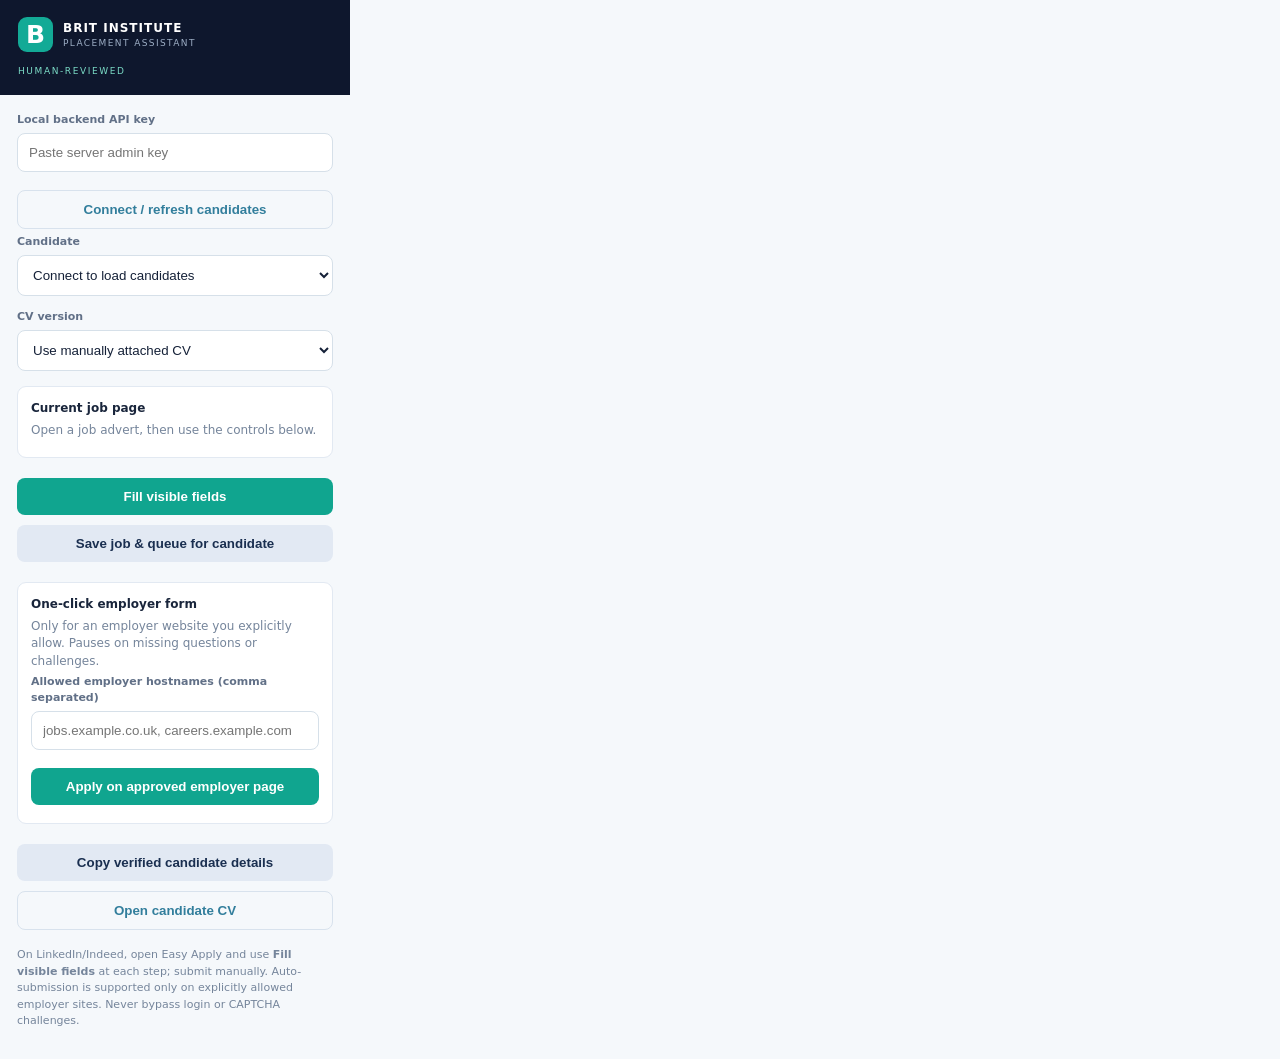
==== extension/popup.html @ eb126a04 "Initial commit" ====
<!doctype html><html lang="en"><head><meta charset="utf-8"><meta name="viewport" content="width=device-width,initial-scale=1"><link rel="stylesheet" href="popup.css"><title>Brit Placement</title></head>
<body><header><div class="brand"><span>B</span><div><b>BRIT INSTITUTE</b><small>PLACEMENT ASSISTANT</small></div></div><div class="status">HUMAN-REVIEWED</div></header>
<main><label>Local backend API key<input type="password" id="token" placeholder="Paste server admin key"></label><button class="minor" id="connect">Connect / refresh candidates</button>
<label>Candidate<select id="learner"><option value="">Connect to load candidates</option></select></label>
<label>CV version<select id="cv-version"><option value="">Use manually attached CV</option></select></label>
<div class="zone"><h3>Current job page</h3><p id="page">Open a job advert, then use the controls below.</p></div>
<button class="primary" id="fill">Fill visible fields</button><button class="secondary" id="queue">Save job & queue for candidate</button>
<div class="zone"><h3>One-click employer form</h3><p>Only for an employer website you explicitly allow. Pauses on missing questions or challenges.</p><label>Allowed employer hostnames (comma separated)<input id="allowed-hosts" placeholder="jobs.example.co.uk, careers.example.com"></label><button class="primary" id="auto">Apply on approved employer page</button></div>
<button class="secondary" id="copy">Copy verified candidate details</button><button class="minor" id="resume">Open candidate CV</button>
<p class="hint">On LinkedIn/Indeed, open Easy Apply and use <b>Fill visible fields</b> at each step; submit manually. Auto-submission is supported only on explicitly allowed employer sites. Never bypass login or CAPTCHA challenges.</p><div id="message" role="status"></div>
</main><script src="form_engine.js"></script><script src="popup.js"></script></body></html>
---- extension/popup.css ----
*{box-sizing:border-box}body{font:13px/1.45 system-ui,Segoe UI,sans-serif;width:350px;margin:0;color:#19253b;background:#f5f8fb}header{background:#0e172d;color:white;padding:17px 18px}.brand{display:flex;gap:10px;align-items:center}.brand span{background:#13aa96;width:35px;height:35px;border-radius:9px;display:grid;place-items:center;font-size:25px;font-weight:800}.brand b{letter-spacing:1px;font-size:12px}.brand small{color:#9daec5;display:block;font-size:9px;letter-spacing:1.4px}.status{font-size:9px;letter-spacing:1.6px;color:#7bdbc6;margin-top:13px}main{padding:17px}label{color:#617087;font-weight:700;font-size:11px;display:block;margin:0 0 13px}input,select{display:block;width:100%;border:1px solid #d6e0e9;border-radius:8px;background:white;padding:11px;margin-top:5px;color:#152138}button{width:100%;cursor:pointer;border:0;border-radius:8px;padding:11px;font-weight:700;margin:5px 0}.primary{background:#10a58f;color:white}.secondary{background:#e2e9f3;color:#1a2f50}.minor{background:transparent;color:#327e9c;border:1px solid #d8e2ed}.zone{background:white;border:1px solid #e2e9f2;padding:13px;border-radius:9px;margin:15px 0}h3{margin:0 0 5px;font-size:12px}p{margin:4px 0;color:#75859b;font-size:12px;overflow-wrap:anywhere}.hint{font-size:11px;line-height:1.5;margin:12px 0}#message{font-size:12px;color:#087d6a;font-weight:650;margin:8px 0;white-space:pre-wrap}#message.error{color:#b74255}
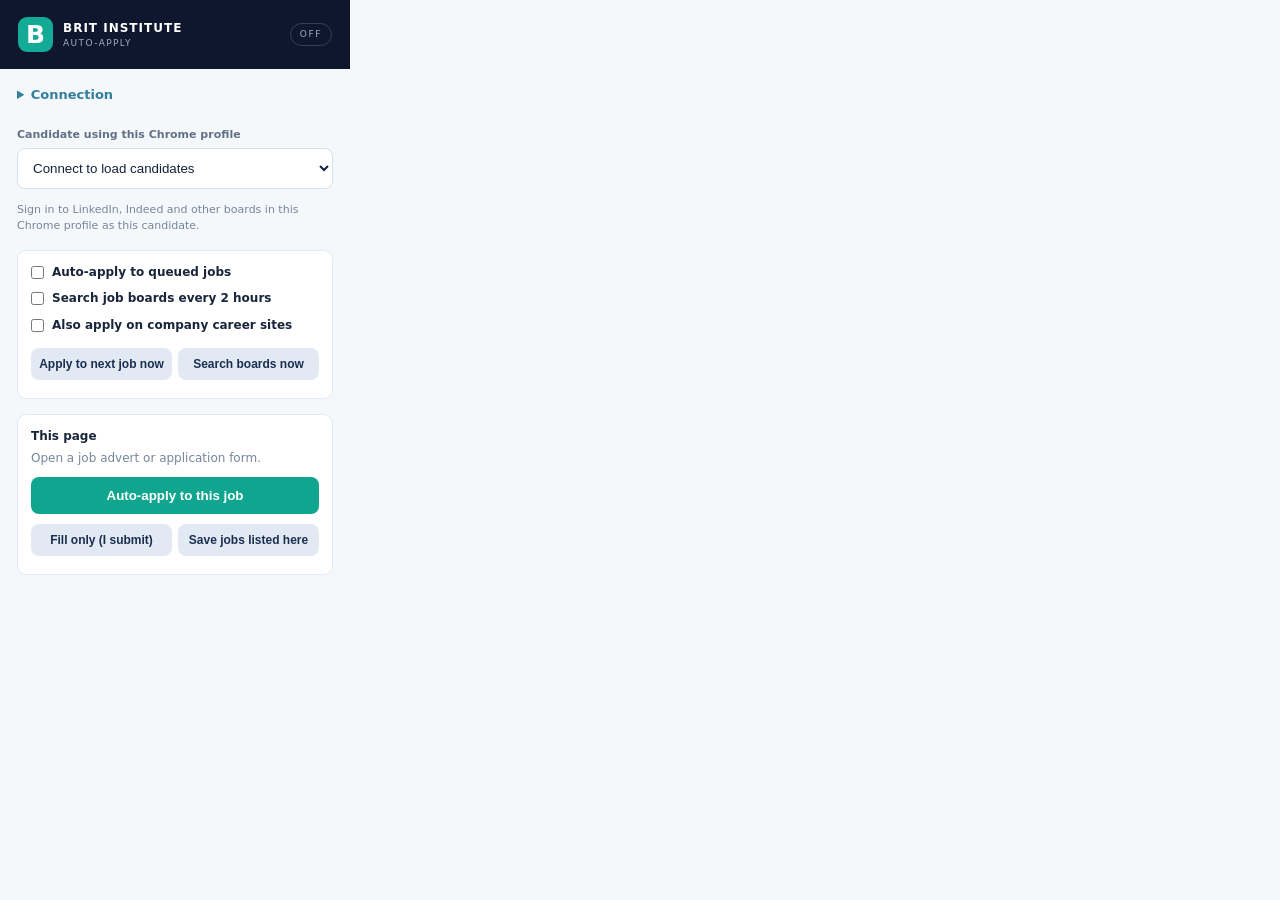
==== commit 8a566e06: "Add multi-step application forms and testing framework - Implemented an ATS-style application form (" ====
--- a/extension/popup.html
+++ b/extension/popup.html
@@ -1,11 +1,23 @@
 <!doctype html><html lang="en"><head><meta charset="utf-8"><meta name="viewport" content="width=device-width,initial-scale=1"><link rel="stylesheet" href="popup.css"><title>Brit Placement</title></head>
-<body><header><div class="brand"><span>B</span><div><b>BRIT INSTITUTE</b><small>PLACEMENT ASSISTANT</small></div></div><div class="status">HUMAN-REVIEWED</div></header>
-<main><label>Local backend API key<input type="password" id="token" placeholder="Paste server admin key"></label><button class="minor" id="connect">Connect / refresh candidates</button>
-<label>Candidate<select id="learner"><option value="">Connect to load candidates</option></select></label>
-<label>CV version<select id="cv-version"><option value="">Use manually attached CV</option></select></label>
-<div class="zone"><h3>Current job page</h3><p id="page">Open a job advert, then use the controls below.</p></div>
-<button class="primary" id="fill">Fill visible fields</button><button class="secondary" id="queue">Save job & queue for candidate</button>
-<div class="zone"><h3>One-click employer form</h3><p>Only for an employer website you explicitly allow. Pauses on missing questions or challenges.</p><label>Allowed employer hostnames (comma separated)<input id="allowed-hosts" placeholder="jobs.example.co.uk, careers.example.com"></label><button class="primary" id="auto">Apply on approved employer page</button></div>
-<button class="secondary" id="copy">Copy verified candidate details</button><button class="minor" id="resume">Open candidate CV</button>
-<p class="hint">On LinkedIn/Indeed, open Easy Apply and use <b>Fill visible fields</b> at each step; submit manually. Auto-submission is supported only on explicitly allowed employer sites. Never bypass login or CAPTCHA challenges.</p><div id="message" role="status"></div>
-</main><script src="form_engine.js"></script><script src="popup.js"></script></body></html>
+<body><header><div class="brand"><span>B</span><div><b>BRIT INSTITUTE</b><small>AUTO-APPLY</small></div></div><div class="status" id="runner-state">OFF</div></header>
+<main>
+<details id="setup"><summary>Connection</summary>
+<label>Backend URL<input id="backend" placeholder="http://127.0.0.1:8770"></label>
+<label>Admin key<input type="password" id="token" placeholder="Contents of data\admin-token.txt"></label>
+<button class="minor" id="connect">Connect / refresh candidates</button>
+</details>
+<label>Candidate using this Chrome profile<select id="learner"><option value="">Connect to load candidates</option></select></label>
+<p class="hint">Sign in to LinkedIn, Indeed and other boards in this Chrome profile as this candidate.</p>
+<div class="zone">
+<label class="toggle"><input type="checkbox" id="runner"> Auto-apply to queued jobs</label>
+<label class="toggle"><input type="checkbox" id="searcher"> Search job boards every 2 hours</label>
+<label class="toggle"><input type="checkbox" id="company-sites"> Also apply on company career sites</label>
+<div class="row"><button class="secondary" id="run-queue">Apply to next job now</button><button class="secondary" id="run-search">Search boards now</button></div>
+</div>
+<div class="zone"><h3>This page</h3><p id="page">Open a job advert or application form.</p>
+<button class="primary" id="apply-here">Auto-apply to this job</button>
+<div class="row"><button class="secondary" id="fill-here">Fill only (I submit)</button><button class="secondary" id="harvest-here">Save jobs listed here</button></div>
+</div>
+<div id="last" class="last"></div>
+<div id="message" role="status"></div>
+</main><script src="popup.js"></script></body></html>
--- a/extension/popup.css
+++ b/extension/popup.css
@@ -1 +1,2 @@
 *{box-sizing:border-box}body{font:13px/1.45 system-ui,Segoe UI,sans-serif;width:350px;margin:0;color:#19253b;background:#f5f8fb}header{background:#0e172d;color:white;padding:17px 18px}.brand{display:flex;gap:10px;align-items:center}.brand span{background:#13aa96;width:35px;height:35px;border-radius:9px;display:grid;place-items:center;font-size:25px;font-weight:800}.brand b{letter-spacing:1px;font-size:12px}.brand small{color:#9daec5;display:block;font-size:9px;letter-spacing:1.4px}.status{font-size:9px;letter-spacing:1.6px;color:#7bdbc6;margin-top:13px}main{padding:17px}label{color:#617087;font-weight:700;font-size:11px;display:block;margin:0 0 13px}input,select{display:block;width:100%;border:1px solid #d6e0e9;border-radius:8px;background:white;padding:11px;margin-top:5px;color:#152138}button{width:100%;cursor:pointer;border:0;border-radius:8px;padding:11px;font-weight:700;margin:5px 0}.primary{background:#10a58f;color:white}.secondary{background:#e2e9f3;color:#1a2f50}.minor{background:transparent;color:#327e9c;border:1px solid #d8e2ed}.zone{background:white;border:1px solid #e2e9f2;padding:13px;border-radius:9px;margin:15px 0}h3{margin:0 0 5px;font-size:12px}p{margin:4px 0;color:#75859b;font-size:12px;overflow-wrap:anywhere}.hint{font-size:11px;line-height:1.5;margin:12px 0}#message{font-size:12px;color:#087d6a;font-weight:650;margin:8px 0;white-space:pre-wrap}#message.error{color:#b74255}
+header{display:flex;justify-content:space-between;align-items:center}.status{margin-top:0;color:#9daec5;border:1px solid #33415c;border-radius:20px;padding:4px 9px}.status.on{color:#0e172d;background:#7bdbc6;border-color:#7bdbc6}details{margin-bottom:12px}summary{cursor:pointer;font-weight:700;color:#327e9c;margin-bottom:10px}.toggle{display:flex;gap:8px;align-items:center;color:#19253b;font-size:12px;margin:0 0 9px}.toggle input{width:auto;margin:0}.row{display:flex;gap:6px}.row button{flex:1;font-size:12px;padding:9px 6px}.last{font-size:11px;color:#5a6b82;background:#eef3f8;border-radius:7px;padding:8px;margin-top:6px}.last:empty{display:none}
